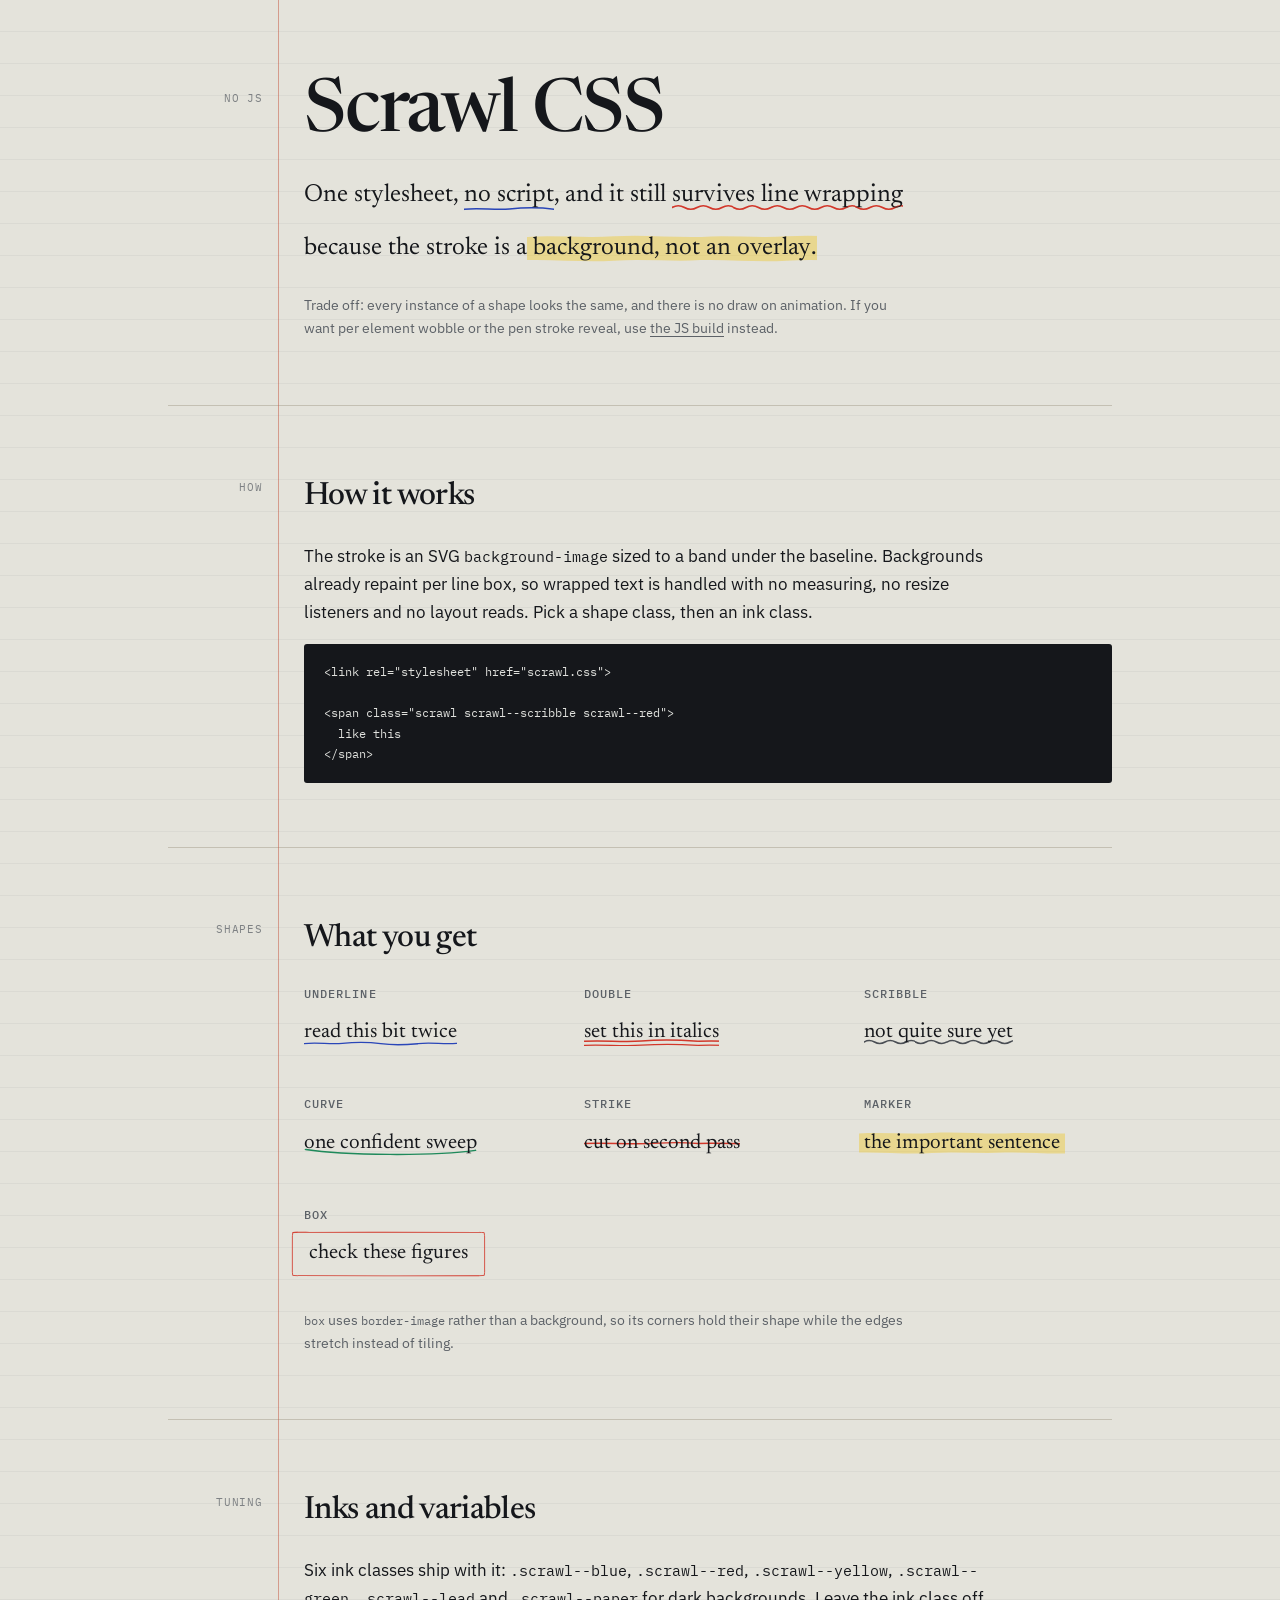
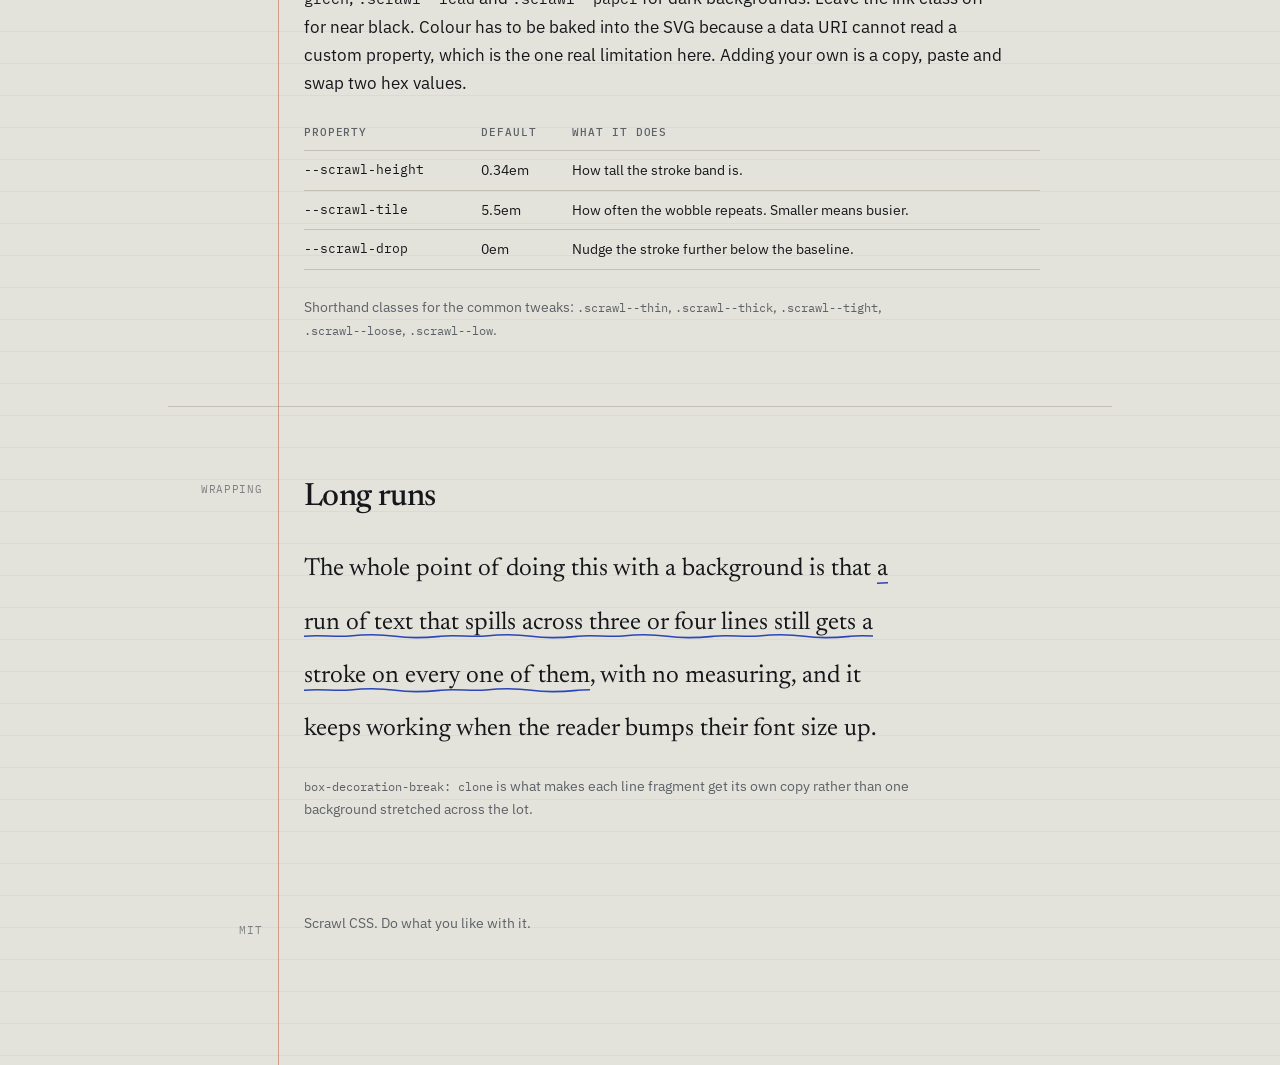
==== css-only.html @ 737a88b0 "Initial commit" ====
<!doctype html>
<html lang="en-AU">
<head>
<meta charset="utf-8">
<meta name="viewport" content="width=device-width, initial-scale=1">
<title>Scrawl CSS — hand drawn annotations with no JavaScript</title>
<meta name="description" content="Masked background strokes that give you a hand drawn underline, scribble or highlighter with no script at all.">
<link rel="preconnect" href="https://fonts.googleapis.com">
<link rel="preconnect" href="https://fonts.gstatic.com" crossorigin>
<link href="https://fonts.googleapis.com/css2?family=Newsreader:opsz,wght@6..72,400;6..72,500&family=IBM+Plex+Mono:wght@400;500&family=IBM+Plex+Sans:wght@400;500&display=swap" rel="stylesheet">
<link rel="stylesheet" href="scrawl.css">
<style>
  :root {
    --paper: #e4e3db; --paper-deep: #d7d5ca; --ink: #15171b;
    --ink-soft: #5c6167; --rule: #c4c0b3; --margin-red: #c4553f;
    --serif: "Newsreader", Georgia, serif;
    --sans: "IBM Plex Sans", system-ui, sans-serif;
    --mono: "IBM Plex Mono", ui-monospace, monospace;
    --gutter: 8.5rem;
  }
  * { box-sizing: border-box; }
  body {
    margin: 0; background: var(--paper); color: var(--ink);
    font-family: var(--sans); font-size: 17px; line-height: 1.65;
    background-image: repeating-linear-gradient(to bottom, transparent 0, transparent 31px,
      rgba(94,99,106,.07) 31px, rgba(94,99,106,.07) 32px);
  }
  .sheet { max-width: 62rem; margin: 0 auto; padding: 0 1.5rem 7rem; position: relative; }
  .sheet::before {
    content: ""; position: absolute; top: 0; bottom: 0;
    left: calc(1.5rem + var(--gutter) - 1.6rem);
    width: 1px; background: var(--margin-red); opacity: .5;
  }
  .row { padding-left: var(--gutter); position: relative; }
  .mark {
    position: absolute; left: 0; width: calc(var(--gutter) - 2.6rem); text-align: right;
    font-family: var(--mono); font-size: .69rem; letter-spacing: .06em; text-transform: uppercase;
    color: var(--ink-soft); opacity: .75; padding-top: .55rem;
  }
  h1 { font-family: var(--serif); font-weight: 500; font-size: clamp(2.8rem, 9vw, 4.6rem);
       line-height: .95; letter-spacing: -.03em; margin: 0 0 1.2rem; }
  h2 { font-family: var(--serif); font-weight: 500; font-size: clamp(1.5rem, 3.4vw, 2rem);
       letter-spacing: -.02em; margin: 0 0 1.2rem; }
  h3 { font-family: var(--mono); font-weight: 500; font-size: .74rem; letter-spacing: .09em;
       text-transform: uppercase; color: var(--ink-soft); margin: 0 0 .5rem; }
  p { margin: 0 0 1.15rem; max-width: 44rem; }
  a { color: inherit; text-underline-offset: .18em; }
  code { font-family: var(--mono); font-size: .88em; }
  section { padding-top: 4rem; }
  hr { border: 0; border-top: 1px solid var(--rule); margin: 4rem 0 0; }
  header { padding-top: 5rem; }
  .fine { font-size: .88rem; color: var(--ink-soft); max-width: 38rem; }
  .demo { font-family: var(--serif); font-size: clamp(1.2rem, 2.7vw, 1.55rem); line-height: 2.15; max-width: 38rem; }
  .grid { display: grid; grid-template-columns: repeat(auto-fill, minmax(15rem, 1fr)); gap: 2.4rem 2rem; }
  .card p { font-family: var(--serif); font-size: 1.3rem; line-height: 2.15; margin: .3rem 0 0; }
  pre { font-family: var(--mono); font-size: .76rem; line-height: 1.7; background: var(--ink);
        color: #dfe0dc; padding: 1.1rem 1.25rem; border-radius: 3px; overflow-x: auto; margin: 1rem 0 0; }
  table { border-collapse: collapse; width: 100%; max-width: 46rem; font-size: .87rem; }
  th, td { text-align: left; padding: .5rem .8rem .5rem 0; border-bottom: 1px solid var(--rule); vertical-align: top; }
  th { font-family: var(--mono); font-size: .7rem; letter-spacing: .08em; text-transform: uppercase;
       color: var(--ink-soft); font-weight: 500; }
  td:first-child { font-family: var(--mono); font-size: .8rem; white-space: nowrap; }
  footer { padding-top: 4.5rem; font-size: .85rem; color: var(--ink-soft); }
  :focus-visible { outline: 2px solid var(--margin-red); outline-offset: 2px; }
  @media (max-width: 60rem) {
    :root { --gutter: 0rem; }
    .sheet::before { display: none; }
    .mark { position: static; width: auto; text-align: left; padding: 0 0 .5rem; }
  }
</style>
</head>
<body>
<div class="sheet">

  <header class="row">
    <div class="mark">no js</div>
    <h1>Scrawl CSS</h1>
    <p class="demo">
      One stylesheet, <span class="scrawl scrawl--underline scrawl--blue">no script</span>,
      and it still <span class="scrawl scrawl--scribble scrawl--red">survives line wrapping</span>
      because the stroke is a <span class="scrawl scrawl--marker scrawl--yellow">background, not an overlay</span>.
    </p>
    <p class="fine">
      Trade off: every instance of a shape looks the same, and there is no draw on animation.
      If you want per element wobble or the pen stroke reveal, use
      <a href="index.html">the JS build</a> instead.
    </p>
  </header>

  <hr>

  <section class="row">
    <div class="mark">how</div>
    <h2>How it works</h2>
    <p>
      The stroke is an SVG <code>background-image</code> sized to a band under the baseline. Backgrounds
      already repaint per line box, so wrapped text is handled with no measuring, no resize listeners and
      no layout reads. Pick a shape class, then an ink class.
    </p>
<pre>&lt;link rel="stylesheet" href="scrawl.css"&gt;

&lt;span class="scrawl scrawl--scribble scrawl--red"&gt;
  like this
&lt;/span&gt;</pre>
  </section>

  <hr>

  <section class="row">
    <div class="mark">shapes</div>
    <h2>What you get</h2>
    <div class="grid">
      <div class="card"><h3>underline</h3><p><span class="scrawl scrawl--underline scrawl--blue">read this bit twice</span></p></div>
      <div class="card"><h3>double</h3><p><span class="scrawl scrawl--double scrawl--red">set this in italics</span></p></div>
      <div class="card"><h3>scribble</h3><p><span class="scrawl scrawl--scribble scrawl--lead">not quite sure yet</span></p></div>
      <div class="card"><h3>curve</h3><p><span class="scrawl scrawl--curve scrawl--green">one confident sweep</span></p></div>
      <div class="card"><h3>strike</h3><p><span class="scrawl scrawl--strike scrawl--red">cut on second pass</span></p></div>
      <div class="card"><h3>marker</h3><p><span class="scrawl scrawl--marker scrawl--yellow">the important sentence</span></p></div>
      <div class="card"><h3>box</h3><p><span class="scrawl scrawl--box scrawl--red">check these figures</span></p></div>
    </div>
    <p class="fine" style="margin-top:2rem">
      <code>box</code> uses <code>border-image</code> rather than a background, so its corners hold their
      shape while the edges stretch instead of tiling.
    </p>
  </section>

  <hr>

  <section class="row">
    <div class="mark">tuning</div>
    <h2>Inks and variables</h2>
    <p>Six ink classes ship with it: <code>.scrawl--blue</code>, <code>.scrawl--red</code>,
    <code>.scrawl--yellow</code>, <code>.scrawl--green</code>, <code>.scrawl--lead</code> and
    <code>.scrawl--paper</code> for dark backgrounds. Leave the ink class off for near black. Colour has to
    be baked into the SVG because a data URI cannot read a custom property, which is the one real
    limitation here. Adding your own is a copy, paste and swap two hex values.</p>
    <table>
      <thead><tr><th>Property</th><th>Default</th><th>What it does</th></tr></thead>
      <tbody>
        <tr><td>--scrawl-height</td><td>0.34em</td><td>How tall the stroke band is.</td></tr>
        <tr><td>--scrawl-tile</td><td>5.5em</td><td>How often the wobble repeats. Smaller means busier.</td></tr>
        <tr><td>--scrawl-drop</td><td>0em</td><td>Nudge the stroke further below the baseline.</td></tr>
      </tbody>
    </table>
    <p class="fine" style="margin-top:1.6rem">
      Shorthand classes for the common tweaks: <code>.scrawl--thin</code>, <code>.scrawl--thick</code>,
      <code>.scrawl--tight</code>, <code>.scrawl--loose</code>, <code>.scrawl--low</code>.
    </p>
  </section>

  <hr>

  <section class="row">
    <div class="mark">wrapping</div>
    <h2>Long runs</h2>
    <p class="demo">
      The whole point of doing this with a background is that
      <span class="scrawl scrawl--underline scrawl--blue">a run of text that spills across three or four lines still gets a stroke on every one of them</span>,
      with no measuring, and it keeps working when the reader bumps their font size up.
    </p>
    <p class="fine">
      <code>box-decoration-break: clone</code> is what makes each line fragment get its own copy rather than
      one background stretched across the lot.
    </p>
  </section>

  <footer class="row">
    <div class="mark">MIT</div>
    <p>Scrawl CSS. Do what you like with it.</p>
  </footer>

</div>
</body>
</html>
---- scrawl.css ----
/*!
 * Scrawl CSS v0.1.0
 * Hand drawn annotation strokes with no JavaScript at all.
 * MIT licence.
 *
 * The stroke is a background image, so it repaints per line box for free and
 * wrapped text needs no measuring. Pick a shape class, then an ink class:
 *
 *   <span class="scrawl scrawl--scribble scrawl--red">like this</span>
 *
 * Ink has to be baked into the SVG because a data URI cannot read a CSS
 * variable, hence the ink classes. To add your own, see the note at the
 * bottom of this file. If you want per element wobble, a draw on animation
 * or arbitrary runtime colours, use scrawl.js instead.
 */

.scrawl {
  --scrawl-tile: 5.5em;    /* how often the wobble repeats */
  --scrawl-height: 0.34em; /* how tall the stroke band is */
  --scrawl-drop: 0em;      /* nudge the stroke further below the baseline */

  background-repeat: repeat-x;
  background-size: var(--scrawl-tile) var(--scrawl-height);
  background-position: 0 calc(100% - var(--scrawl-drop));
  padding-bottom: 0.16em;

  -webkit-box-decoration-break: clone;
  box-decoration-break: clone;
}


/* A single wavering rule, the workhorse. */
.scrawl--underline {
  --scrawl-tile: 5.5em;
  --scrawl-height: 0.34em;
}

/* Two rules, the proofreader's mark for setting something in italics. */
.scrawl--double {
  --scrawl-tile: 5.5em;
  --scrawl-height: 0.42em;
}

/* Zigzag. Drop --scrawl-tile for a tighter, more frantic scribble. */
.scrawl--scribble {
  --scrawl-tile: 4em;
  --scrawl-height: 0.38em;
}

/* Struck through the middle rather than underlined. */
.scrawl--strike {
  padding-bottom: 0;
  background-position: 0 54%;
}

/* One long sweep that stretches to fit rather than tiling, so keep it on runs that will not wrap. */
.scrawl--curve {
  --scrawl-height: 0.5em;
  background-repeat: no-repeat;
  background-size: 100% var(--scrawl-height);
}

/* Highlighter, baked at 42% opacity so it does not bury the text. */
.scrawl--marker {
  --scrawl-tile: 7em;
  padding: 0.08em 0.26em;
  margin: 0 -0.26em;
  background-size: var(--scrawl-tile) 100%;
  background-position: 0 0;
}

/* Uses border-image, so the corners hold their shape while the edges stretch. */
.scrawl--box {
  background: none;
  padding: 0.2em 0.45em;
  margin: 0 -0.45em;
  border: 0.26em solid transparent;
  border-image-slice: 20;
  border-image-width: 0.4em;
  border-image-outset: 0.2em;
  border-image-repeat: stretch;
}

/* ---------------------------------------------------------------- inks */

.scrawl--underline { background-image: url("data:image/svg+xml,<svg xmlns='http://www.w3.org/2000/svg' viewBox='0 0 120 12' preserveAspectRatio='none'><path d='M0 8 C13 5 27 9.6 40 7.4 S67 5 80 8 S107 10.2 120 8' fill='none' stroke='%2315171b' stroke-width='2.4' stroke-linecap='round'/></svg>"); }
.scrawl--underline.scrawl--blue { background-image: url("data:image/svg+xml,<svg xmlns='http://www.w3.org/2000/svg' viewBox='0 0 120 12' preserveAspectRatio='none'><path d='M0 8 C13 5 27 9.6 40 7.4 S67 5 80 8 S107 10.2 120 8' fill='none' stroke='%232a46b8' stroke-width='2.4' stroke-linecap='round'/></svg>"); }
.scrawl--underline.scrawl--red { background-image: url("data:image/svg+xml,<svg xmlns='http://www.w3.org/2000/svg' viewBox='0 0 120 12' preserveAspectRatio='none'><path d='M0 8 C13 5 27 9.6 40 7.4 S67 5 80 8 S107 10.2 120 8' fill='none' stroke='%23d2372a' stroke-width='2.4' stroke-linecap='round'/></svg>"); }
.scrawl--underline.scrawl--yellow { background-image: url("data:image/svg+xml,<svg xmlns='http://www.w3.org/2000/svg' viewBox='0 0 120 12' preserveAspectRatio='none'><path d='M0 8 C13 5 27 9.6 40 7.4 S67 5 80 8 S107 10.2 120 8' fill='none' stroke='%23efc627' stroke-width='2.4' stroke-linecap='round'/></svg>"); }
.scrawl--underline.scrawl--green { background-image: url("data:image/svg+xml,<svg xmlns='http://www.w3.org/2000/svg' viewBox='0 0 120 12' preserveAspectRatio='none'><path d='M0 8 C13 5 27 9.6 40 7.4 S67 5 80 8 S107 10.2 120 8' fill='none' stroke='%231f8a5b' stroke-width='2.4' stroke-linecap='round'/></svg>"); }
.scrawl--underline.scrawl--lead { background-image: url("data:image/svg+xml,<svg xmlns='http://www.w3.org/2000/svg' viewBox='0 0 120 12' preserveAspectRatio='none'><path d='M0 8 C13 5 27 9.6 40 7.4 S67 5 80 8 S107 10.2 120 8' fill='none' stroke='%234a4e54' stroke-width='2.4' stroke-linecap='round'/></svg>"); }
.scrawl--underline.scrawl--paper { background-image: url("data:image/svg+xml,<svg xmlns='http://www.w3.org/2000/svg' viewBox='0 0 120 12' preserveAspectRatio='none'><path d='M0 8 C13 5 27 9.6 40 7.4 S67 5 80 8 S107 10.2 120 8' fill='none' stroke='%23ffffff' stroke-width='2.4' stroke-linecap='round'/></svg>"); }

.scrawl--double { background-image: url("data:image/svg+xml,<svg xmlns='http://www.w3.org/2000/svg' viewBox='0 0 120 12' preserveAspectRatio='none'><path d='M0 4.4 C20 2.6 40 6 60 4 S100 2.6 120 4.4' fill='none' stroke='%2315171b' stroke-width='1.9'/><path d='M0 9.8 C20 8.4 40 11.4 60 9.6 S100 8.2 120 9.8' fill='none' stroke='%2315171b' stroke-width='1.6'/></svg>"); }
.scrawl--double.scrawl--blue { background-image: url("data:image/svg+xml,<svg xmlns='http://www.w3.org/2000/svg' viewBox='0 0 120 12' preserveAspectRatio='none'><path d='M0 4.4 C20 2.6 40 6 60 4 S100 2.6 120 4.4' fill='none' stroke='%232a46b8' stroke-width='1.9'/><path d='M0 9.8 C20 8.4 40 11.4 60 9.6 S100 8.2 120 9.8' fill='none' stroke='%232a46b8' stroke-width='1.6'/></svg>"); }
.scrawl--double.scrawl--red { background-image: url("data:image/svg+xml,<svg xmlns='http://www.w3.org/2000/svg' viewBox='0 0 120 12' preserveAspectRatio='none'><path d='M0 4.4 C20 2.6 40 6 60 4 S100 2.6 120 4.4' fill='none' stroke='%23d2372a' stroke-width='1.9'/><path d='M0 9.8 C20 8.4 40 11.4 60 9.6 S100 8.2 120 9.8' fill='none' stroke='%23d2372a' stroke-width='1.6'/></svg>"); }
.scrawl--double.scrawl--yellow { background-image: url("data:image/svg+xml,<svg xmlns='http://www.w3.org/2000/svg' viewBox='0 0 120 12' preserveAspectRatio='none'><path d='M0 4.4 C20 2.6 40 6 60 4 S100 2.6 120 4.4' fill='none' stroke='%23efc627' stroke-width='1.9'/><path d='M0 9.8 C20 8.4 40 11.4 60 9.6 S100 8.2 120 9.8' fill='none' stroke='%23efc627' stroke-width='1.6'/></svg>"); }
.scrawl--double.scrawl--green { background-image: url("data:image/svg+xml,<svg xmlns='http://www.w3.org/2000/svg' viewBox='0 0 120 12' preserveAspectRatio='none'><path d='M0 4.4 C20 2.6 40 6 60 4 S100 2.6 120 4.4' fill='none' stroke='%231f8a5b' stroke-width='1.9'/><path d='M0 9.8 C20 8.4 40 11.4 60 9.6 S100 8.2 120 9.8' fill='none' stroke='%231f8a5b' stroke-width='1.6'/></svg>"); }
.scrawl--double.scrawl--lead { background-image: url("data:image/svg+xml,<svg xmlns='http://www.w3.org/2000/svg' viewBox='0 0 120 12' preserveAspectRatio='none'><path d='M0 4.4 C20 2.6 40 6 60 4 S100 2.6 120 4.4' fill='none' stroke='%234a4e54' stroke-width='1.9'/><path d='M0 9.8 C20 8.4 40 11.4 60 9.6 S100 8.2 120 9.8' fill='none' stroke='%234a4e54' stroke-width='1.6'/></svg>"); }
.scrawl--double.scrawl--paper { background-image: url("data:image/svg+xml,<svg xmlns='http://www.w3.org/2000/svg' viewBox='0 0 120 12' preserveAspectRatio='none'><path d='M0 4.4 C20 2.6 40 6 60 4 S100 2.6 120 4.4' fill='none' stroke='%23ffffff' stroke-width='1.9'/><path d='M0 9.8 C20 8.4 40 11.4 60 9.6 S100 8.2 120 9.8' fill='none' stroke='%23ffffff' stroke-width='1.6'/></svg>"); }

.scrawl--scribble { background-image: url("data:image/svg+xml,<svg xmlns='http://www.w3.org/2000/svg' viewBox='0 0 120 12' preserveAspectRatio='none'><path d='M0 6 Q7.5 1.4 15 6 T30 6 T45 6 T60 6 T75 6 T90 6 T105 6 T120 6' fill='none' stroke='%2315171b' stroke-width='2.2' stroke-linecap='round'/></svg>"); }
.scrawl--scribble.scrawl--blue { background-image: url("data:image/svg+xml,<svg xmlns='http://www.w3.org/2000/svg' viewBox='0 0 120 12' preserveAspectRatio='none'><path d='M0 6 Q7.5 1.4 15 6 T30 6 T45 6 T60 6 T75 6 T90 6 T105 6 T120 6' fill='none' stroke='%232a46b8' stroke-width='2.2' stroke-linecap='round'/></svg>"); }
.scrawl--scribble.scrawl--red { background-image: url("data:image/svg+xml,<svg xmlns='http://www.w3.org/2000/svg' viewBox='0 0 120 12' preserveAspectRatio='none'><path d='M0 6 Q7.5 1.4 15 6 T30 6 T45 6 T60 6 T75 6 T90 6 T105 6 T120 6' fill='none' stroke='%23d2372a' stroke-width='2.2' stroke-linecap='round'/></svg>"); }
.scrawl--scribble.scrawl--yellow { background-image: url("data:image/svg+xml,<svg xmlns='http://www.w3.org/2000/svg' viewBox='0 0 120 12' preserveAspectRatio='none'><path d='M0 6 Q7.5 1.4 15 6 T30 6 T45 6 T60 6 T75 6 T90 6 T105 6 T120 6' fill='none' stroke='%23efc627' stroke-width='2.2' stroke-linecap='round'/></svg>"); }
.scrawl--scribble.scrawl--green { background-image: url("data:image/svg+xml,<svg xmlns='http://www.w3.org/2000/svg' viewBox='0 0 120 12' preserveAspectRatio='none'><path d='M0 6 Q7.5 1.4 15 6 T30 6 T45 6 T60 6 T75 6 T90 6 T105 6 T120 6' fill='none' stroke='%231f8a5b' stroke-width='2.2' stroke-linecap='round'/></svg>"); }
.scrawl--scribble.scrawl--lead { background-image: url("data:image/svg+xml,<svg xmlns='http://www.w3.org/2000/svg' viewBox='0 0 120 12' preserveAspectRatio='none'><path d='M0 6 Q7.5 1.4 15 6 T30 6 T45 6 T60 6 T75 6 T90 6 T105 6 T120 6' fill='none' stroke='%234a4e54' stroke-width='2.2' stroke-linecap='round'/></svg>"); }
.scrawl--scribble.scrawl--paper { background-image: url("data:image/svg+xml,<svg xmlns='http://www.w3.org/2000/svg' viewBox='0 0 120 12' preserveAspectRatio='none'><path d='M0 6 Q7.5 1.4 15 6 T30 6 T45 6 T60 6 T75 6 T90 6 T105 6 T120 6' fill='none' stroke='%23ffffff' stroke-width='2.2' stroke-linecap='round'/></svg>"); }

.scrawl--strike { background-image: url("data:image/svg+xml,<svg xmlns='http://www.w3.org/2000/svg' viewBox='0 0 120 12' preserveAspectRatio='none'><path d='M0 6 C24 4.2 48 8 72 5.8 S104 4.4 120 6' fill='none' stroke='%2315171b' stroke-width='2.4' stroke-linecap='round'/></svg>"); }
.scrawl--strike.scrawl--blue { background-image: url("data:image/svg+xml,<svg xmlns='http://www.w3.org/2000/svg' viewBox='0 0 120 12' preserveAspectRatio='none'><path d='M0 6 C24 4.2 48 8 72 5.8 S104 4.4 120 6' fill='none' stroke='%232a46b8' stroke-width='2.4' stroke-linecap='round'/></svg>"); }
.scrawl--strike.scrawl--red { background-image: url("data:image/svg+xml,<svg xmlns='http://www.w3.org/2000/svg' viewBox='0 0 120 12' preserveAspectRatio='none'><path d='M0 6 C24 4.2 48 8 72 5.8 S104 4.4 120 6' fill='none' stroke='%23d2372a' stroke-width='2.4' stroke-linecap='round'/></svg>"); }
.scrawl--strike.scrawl--yellow { background-image: url("data:image/svg+xml,<svg xmlns='http://www.w3.org/2000/svg' viewBox='0 0 120 12' preserveAspectRatio='none'><path d='M0 6 C24 4.2 48 8 72 5.8 S104 4.4 120 6' fill='none' stroke='%23efc627' stroke-width='2.4' stroke-linecap='round'/></svg>"); }
.scrawl--strike.scrawl--green { background-image: url("data:image/svg+xml,<svg xmlns='http://www.w3.org/2000/svg' viewBox='0 0 120 12' preserveAspectRatio='none'><path d='M0 6 C24 4.2 48 8 72 5.8 S104 4.4 120 6' fill='none' stroke='%231f8a5b' stroke-width='2.4' stroke-linecap='round'/></svg>"); }
.scrawl--strike.scrawl--lead { background-image: url("data:image/svg+xml,<svg xmlns='http://www.w3.org/2000/svg' viewBox='0 0 120 12' preserveAspectRatio='none'><path d='M0 6 C24 4.2 48 8 72 5.8 S104 4.4 120 6' fill='none' stroke='%234a4e54' stroke-width='2.4' stroke-linecap='round'/></svg>"); }
.scrawl--strike.scrawl--paper { background-image: url("data:image/svg+xml,<svg xmlns='http://www.w3.org/2000/svg' viewBox='0 0 120 12' preserveAspectRatio='none'><path d='M0 6 C24 4.2 48 8 72 5.8 S104 4.4 120 6' fill='none' stroke='%23ffffff' stroke-width='2.4' stroke-linecap='round'/></svg>"); }

.scrawl--curve { background-image: url("data:image/svg+xml,<svg xmlns='http://www.w3.org/2000/svg' viewBox='0 0 200 18' preserveAspectRatio='none'><path d='M2 4.5 C46 15.5 152 16.5 198 6' fill='none' stroke='%2315171b' stroke-width='2.6' stroke-linecap='round'/></svg>"); }
.scrawl--curve.scrawl--blue { background-image: url("data:image/svg+xml,<svg xmlns='http://www.w3.org/2000/svg' viewBox='0 0 200 18' preserveAspectRatio='none'><path d='M2 4.5 C46 15.5 152 16.5 198 6' fill='none' stroke='%232a46b8' stroke-width='2.6' stroke-linecap='round'/></svg>"); }
.scrawl--curve.scrawl--red { background-image: url("data:image/svg+xml,<svg xmlns='http://www.w3.org/2000/svg' viewBox='0 0 200 18' preserveAspectRatio='none'><path d='M2 4.5 C46 15.5 152 16.5 198 6' fill='none' stroke='%23d2372a' stroke-width='2.6' stroke-linecap='round'/></svg>"); }
.scrawl--curve.scrawl--yellow { background-image: url("data:image/svg+xml,<svg xmlns='http://www.w3.org/2000/svg' viewBox='0 0 200 18' preserveAspectRatio='none'><path d='M2 4.5 C46 15.5 152 16.5 198 6' fill='none' stroke='%23efc627' stroke-width='2.6' stroke-linecap='round'/></svg>"); }
.scrawl--curve.scrawl--green { background-image: url("data:image/svg+xml,<svg xmlns='http://www.w3.org/2000/svg' viewBox='0 0 200 18' preserveAspectRatio='none'><path d='M2 4.5 C46 15.5 152 16.5 198 6' fill='none' stroke='%231f8a5b' stroke-width='2.6' stroke-linecap='round'/></svg>"); }
.scrawl--curve.scrawl--lead { background-image: url("data:image/svg+xml,<svg xmlns='http://www.w3.org/2000/svg' viewBox='0 0 200 18' preserveAspectRatio='none'><path d='M2 4.5 C46 15.5 152 16.5 198 6' fill='none' stroke='%234a4e54' stroke-width='2.6' stroke-linecap='round'/></svg>"); }
.scrawl--curve.scrawl--paper { background-image: url("data:image/svg+xml,<svg xmlns='http://www.w3.org/2000/svg' viewBox='0 0 200 18' preserveAspectRatio='none'><path d='M2 4.5 C46 15.5 152 16.5 198 6' fill='none' stroke='%23ffffff' stroke-width='2.6' stroke-linecap='round'/></svg>"); }

.scrawl--marker { background-image: url("data:image/svg+xml,<svg xmlns='http://www.w3.org/2000/svg' viewBox='0 0 120 40' preserveAspectRatio='none'><path d='M0 4 C20 1.5 40 6 60 3.2 C80 0.6 100 5 120 4 L120 36 C100 38.4 80 34 60 36.8 C40 39.4 20 35 0 36 Z' fill='%2315171b' fill-opacity='0.42'/></svg>"); }
.scrawl--marker.scrawl--blue { background-image: url("data:image/svg+xml,<svg xmlns='http://www.w3.org/2000/svg' viewBox='0 0 120 40' preserveAspectRatio='none'><path d='M0 4 C20 1.5 40 6 60 3.2 C80 0.6 100 5 120 4 L120 36 C100 38.4 80 34 60 36.8 C40 39.4 20 35 0 36 Z' fill='%232a46b8' fill-opacity='0.42'/></svg>"); }
.scrawl--marker.scrawl--red { background-image: url("data:image/svg+xml,<svg xmlns='http://www.w3.org/2000/svg' viewBox='0 0 120 40' preserveAspectRatio='none'><path d='M0 4 C20 1.5 40 6 60 3.2 C80 0.6 100 5 120 4 L120 36 C100 38.4 80 34 60 36.8 C40 39.4 20 35 0 36 Z' fill='%23d2372a' fill-opacity='0.42'/></svg>"); }
.scrawl--marker.scrawl--yellow { background-image: url("data:image/svg+xml,<svg xmlns='http://www.w3.org/2000/svg' viewBox='0 0 120 40' preserveAspectRatio='none'><path d='M0 4 C20 1.5 40 6 60 3.2 C80 0.6 100 5 120 4 L120 36 C100 38.4 80 34 60 36.8 C40 39.4 20 35 0 36 Z' fill='%23efc627' fill-opacity='0.42'/></svg>"); }
.scrawl--marker.scrawl--green { background-image: url("data:image/svg+xml,<svg xmlns='http://www.w3.org/2000/svg' viewBox='0 0 120 40' preserveAspectRatio='none'><path d='M0 4 C20 1.5 40 6 60 3.2 C80 0.6 100 5 120 4 L120 36 C100 38.4 80 34 60 36.8 C40 39.4 20 35 0 36 Z' fill='%231f8a5b' fill-opacity='0.42'/></svg>"); }
.scrawl--marker.scrawl--lead { background-image: url("data:image/svg+xml,<svg xmlns='http://www.w3.org/2000/svg' viewBox='0 0 120 40' preserveAspectRatio='none'><path d='M0 4 C20 1.5 40 6 60 3.2 C80 0.6 100 5 120 4 L120 36 C100 38.4 80 34 60 36.8 C40 39.4 20 35 0 36 Z' fill='%234a4e54' fill-opacity='0.42'/></svg>"); }
.scrawl--marker.scrawl--paper { background-image: url("data:image/svg+xml,<svg xmlns='http://www.w3.org/2000/svg' viewBox='0 0 120 40' preserveAspectRatio='none'><path d='M0 4 C20 1.5 40 6 60 3.2 C80 0.6 100 5 120 4 L120 36 C100 38.4 80 34 60 36.8 C40 39.4 20 35 0 36 Z' fill='%23ffffff' fill-opacity='0.42'/></svg>"); }

.scrawl--box { border-image-source: url("data:image/svg+xml,<svg xmlns='http://www.w3.org/2000/svg' viewBox='0 0 90 60'><path d='M9 8.5 C26 6.4 62 7.2 81.5 8.2 C83.4 18 83.8 42 81.8 51.5 C61 53.6 27 53 8.6 51.6 C6.6 41 6.8 18.6 8.8 8.2 C13 6.8 20 6.6 27 6.9' fill='none' stroke='%2315171b' stroke-width='2.6' stroke-linecap='round' stroke-linejoin='round'/></svg>"); }
.scrawl--box.scrawl--blue { border-image-source: url("data:image/svg+xml,<svg xmlns='http://www.w3.org/2000/svg' viewBox='0 0 90 60'><path d='M9 8.5 C26 6.4 62 7.2 81.5 8.2 C83.4 18 83.8 42 81.8 51.5 C61 53.6 27 53 8.6 51.6 C6.6 41 6.8 18.6 8.8 8.2 C13 6.8 20 6.6 27 6.9' fill='none' stroke='%232a46b8' stroke-width='2.6' stroke-linecap='round' stroke-linejoin='round'/></svg>"); }
.scrawl--box.scrawl--red { border-image-source: url("data:image/svg+xml,<svg xmlns='http://www.w3.org/2000/svg' viewBox='0 0 90 60'><path d='M9 8.5 C26 6.4 62 7.2 81.5 8.2 C83.4 18 83.8 42 81.8 51.5 C61 53.6 27 53 8.6 51.6 C6.6 41 6.8 18.6 8.8 8.2 C13 6.8 20 6.6 27 6.9' fill='none' stroke='%23d2372a' stroke-width='2.6' stroke-linecap='round' stroke-linejoin='round'/></svg>"); }
.scrawl--box.scrawl--yellow { border-image-source: url("data:image/svg+xml,<svg xmlns='http://www.w3.org/2000/svg' viewBox='0 0 90 60'><path d='M9 8.5 C26 6.4 62 7.2 81.5 8.2 C83.4 18 83.8 42 81.8 51.5 C61 53.6 27 53 8.6 51.6 C6.6 41 6.8 18.6 8.8 8.2 C13 6.8 20 6.6 27 6.9' fill='none' stroke='%23efc627' stroke-width='2.6' stroke-linecap='round' stroke-linejoin='round'/></svg>"); }
.scrawl--box.scrawl--green { border-image-source: url("data:image/svg+xml,<svg xmlns='http://www.w3.org/2000/svg' viewBox='0 0 90 60'><path d='M9 8.5 C26 6.4 62 7.2 81.5 8.2 C83.4 18 83.8 42 81.8 51.5 C61 53.6 27 53 8.6 51.6 C6.6 41 6.8 18.6 8.8 8.2 C13 6.8 20 6.6 27 6.9' fill='none' stroke='%231f8a5b' stroke-width='2.6' stroke-linecap='round' stroke-linejoin='round'/></svg>"); }
.scrawl--box.scrawl--lead { border-image-source: url("data:image/svg+xml,<svg xmlns='http://www.w3.org/2000/svg' viewBox='0 0 90 60'><path d='M9 8.5 C26 6.4 62 7.2 81.5 8.2 C83.4 18 83.8 42 81.8 51.5 C61 53.6 27 53 8.6 51.6 C6.6 41 6.8 18.6 8.8 8.2 C13 6.8 20 6.6 27 6.9' fill='none' stroke='%234a4e54' stroke-width='2.6' stroke-linecap='round' stroke-linejoin='round'/></svg>"); }
.scrawl--box.scrawl--paper { border-image-source: url("data:image/svg+xml,<svg xmlns='http://www.w3.org/2000/svg' viewBox='0 0 90 60'><path d='M9 8.5 C26 6.4 62 7.2 81.5 8.2 C83.4 18 83.8 42 81.8 51.5 C61 53.6 27 53 8.6 51.6 C6.6 41 6.8 18.6 8.8 8.2 C13 6.8 20 6.6 27 6.9' fill='none' stroke='%23ffffff' stroke-width='2.6' stroke-linecap='round' stroke-linejoin='round'/></svg>"); }

/* ------------------------------------------------------------- utilities */

.scrawl--thin  { --scrawl-height: 0.24em; }
.scrawl--thick { --scrawl-height: 0.5em; }
.scrawl--tight { --scrawl-tile: 3em; }
.scrawl--loose { --scrawl-tile: 9em; }
.scrawl--low   { --scrawl-drop: -0.08em; }

/* --------------------------------------------------------- your own ink */
/*
   Copy any rule from the ink block above and swap the two hex values, one in
   the stroke attribute and, for the marker, one in fill. Remember that # is
   written %23 inside a data URI:

     .scrawl--underline.scrawl--hot {
       background-image: url("data:image/svg+xml,%3Csvg xmlns='http://www.w3.org/2000/svg' viewBox='0 0 120 12' preserveAspectRatio='none'%3E%3Cpath d='M0 8 C13 5 27 9.6 40 7.4 S67 5 80 8 S107 10.2 120 8' fill='none' stroke='%23ff5722' stroke-width='2.4' stroke-linecap='round'/%3E%3C/svg%3E");
     }
*/
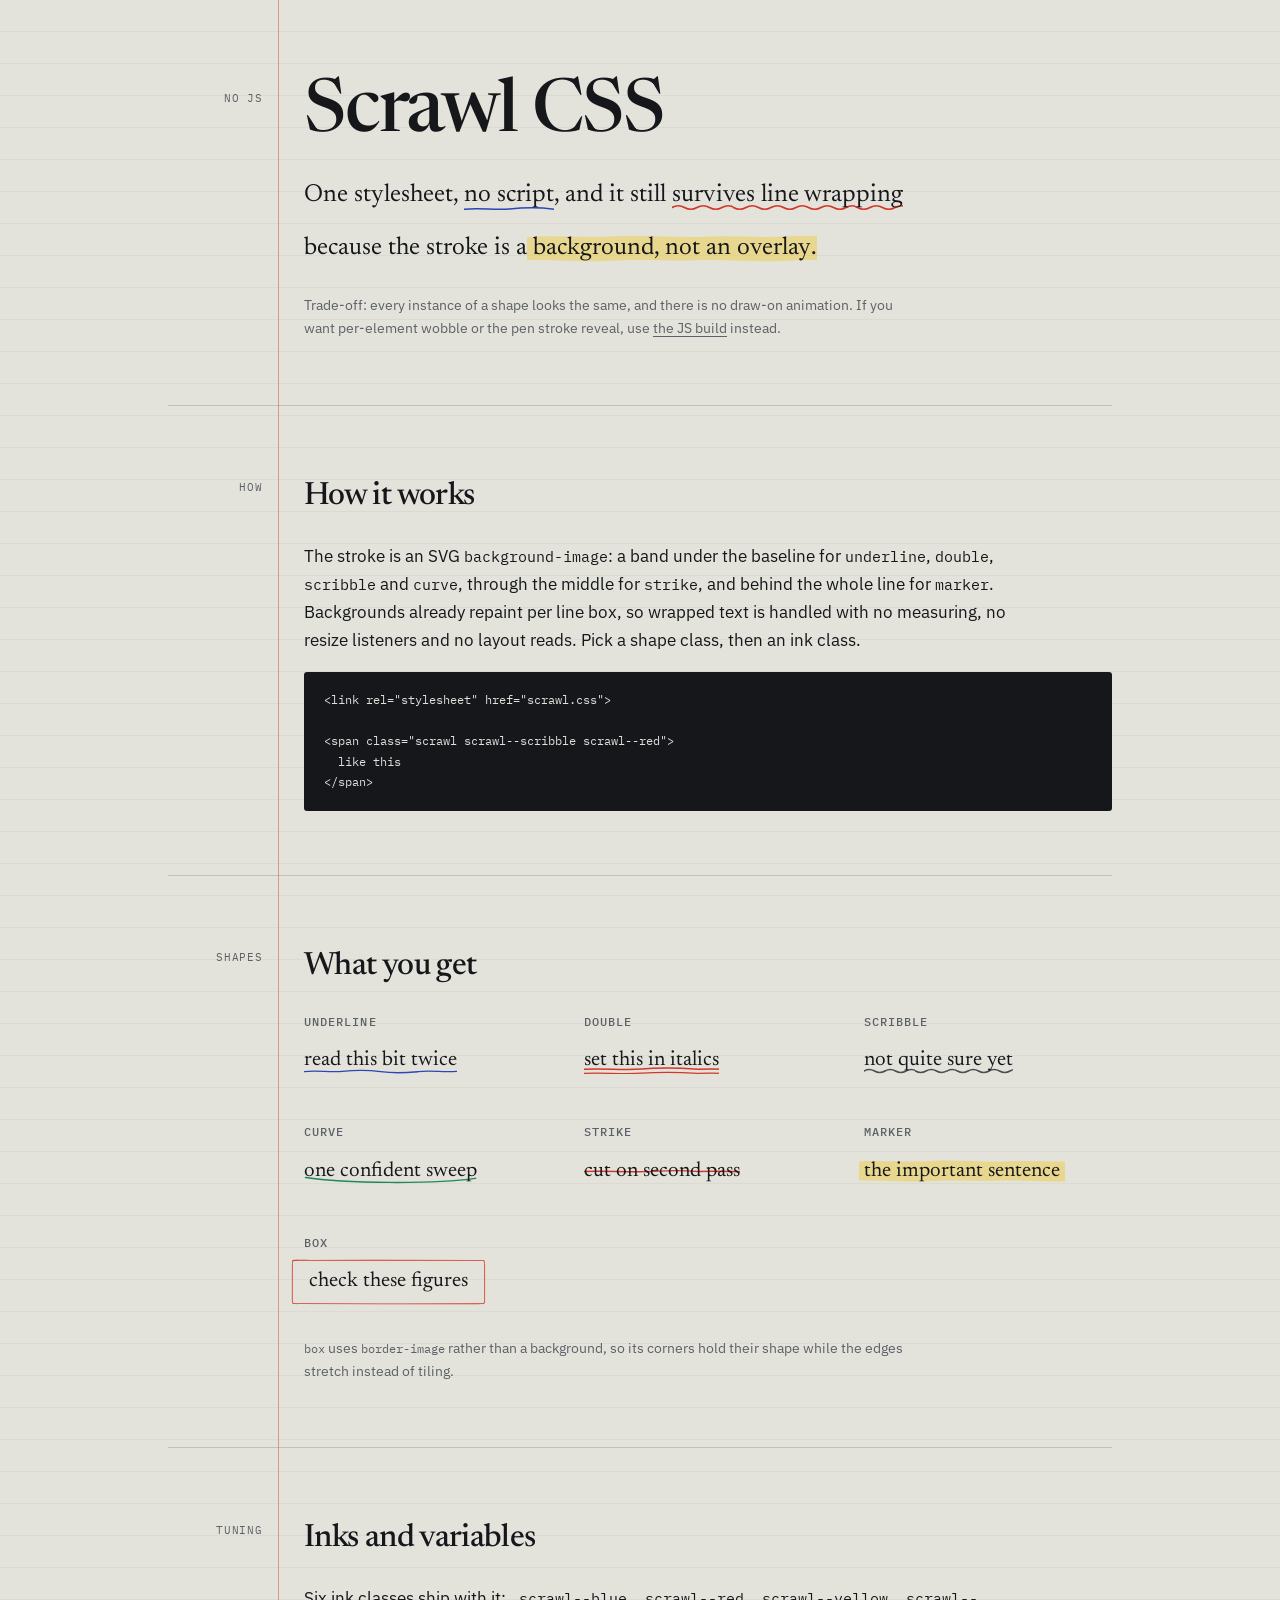
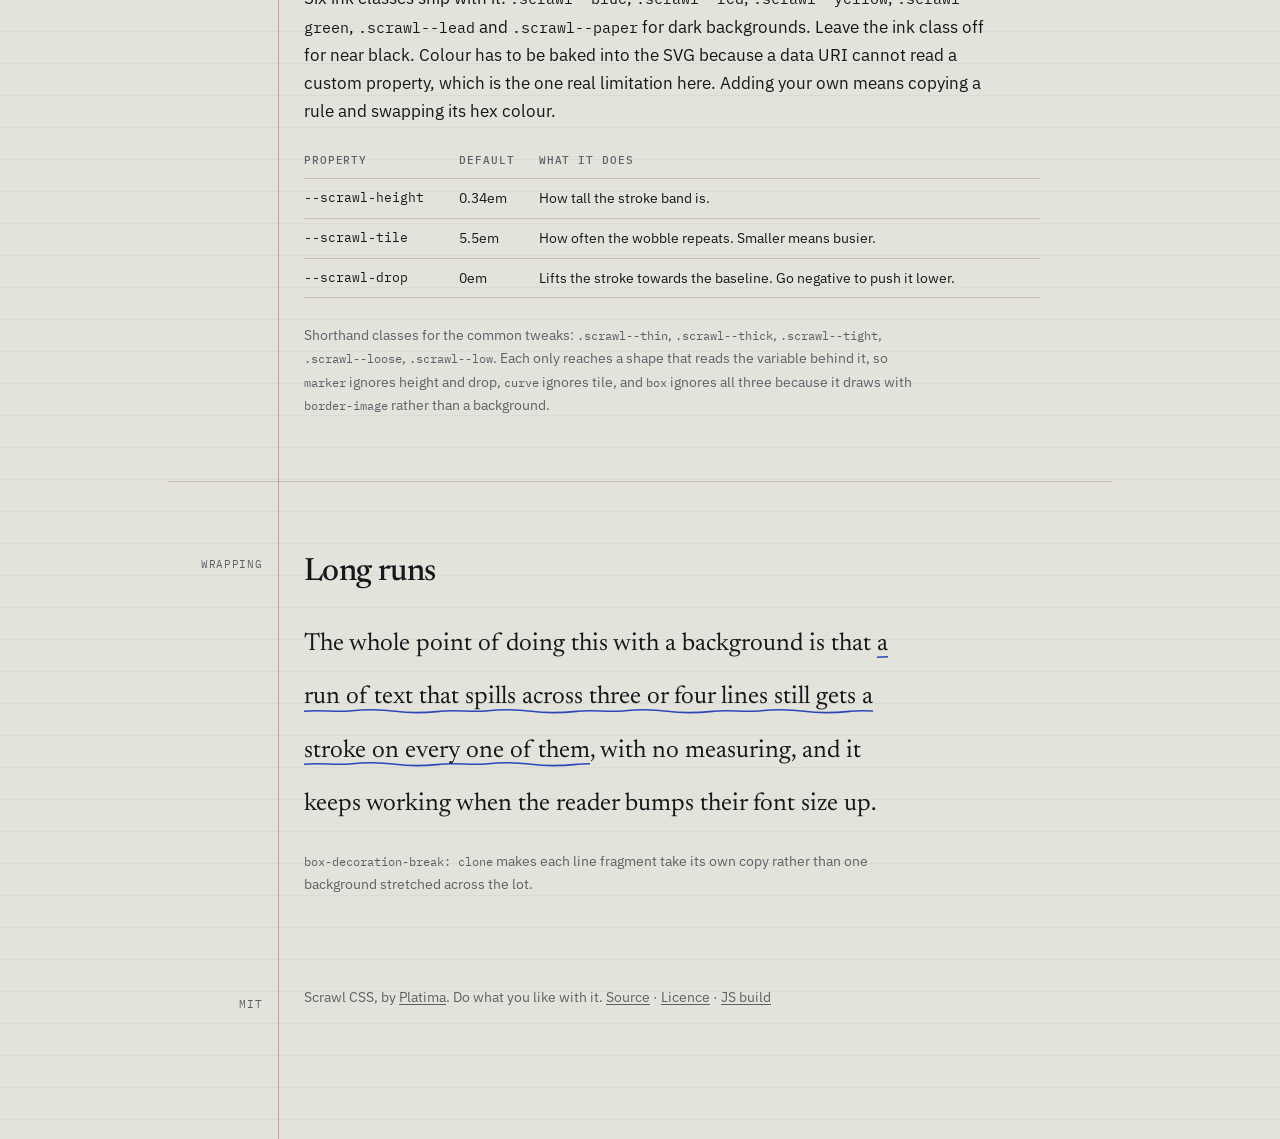
==== commit 3e803919: "Fix reveal, teardown and input handling; correct the docs Lifecycle and correctness:  - refresh() co" ====
--- a/css-only.html
+++ b/css-only.html
@@ -4,7 +4,15 @@
 <meta charset="utf-8">
 <meta name="viewport" content="width=device-width, initial-scale=1">
 <title>Scrawl CSS — hand drawn annotations with no JavaScript</title>
-<meta name="description" content="Masked background strokes that give you a hand drawn underline, scribble or highlighter with no script at all.">
+<meta name="description" content="SVG background strokes that give you a hand drawn underline, scribble or highlighter with no script at all.">
+<link rel="canonical" href="https://platima.github.io/scrawl/css-only.html">
+<meta property="og:type" content="website">
+<meta property="og:url" content="https://platima.github.io/scrawl/css-only.html">
+<meta property="og:title" content="Scrawl CSS — hand drawn annotations with no JavaScript">
+<meta property="og:description" content="SVG background strokes that survive line wrapping with no measuring. One stylesheet, 2.7 KB gzipped.">
+<meta property="og:image" content="https://platima.github.io/scrawl/screenshots/shapes.png">
+<meta name="twitter:card" content="summary_large_image">
+<link rel="icon" href="data:image/svg+xml,<svg xmlns='http://www.w3.org/2000/svg' viewBox='0 0 32 32'><path d='M4 21 C10 17.5 15 24 21 19.5 S27 18 29 21' fill='none' stroke='%232a46b8' stroke-width='4' stroke-linecap='round'/></svg>">
 <link rel="preconnect" href="https://fonts.googleapis.com">
 <link rel="preconnect" href="https://fonts.gstatic.com" crossorigin>
 <link href="https://fonts.googleapis.com/css2?family=Newsreader:opsz,wght@6..72,400;6..72,500&family=IBM+Plex+Mono:wght@400;500&family=IBM+Plex+Sans:wght@400;500&display=swap" rel="stylesheet">
@@ -35,7 +43,7 @@
   .mark {
     position: absolute; left: 0; width: calc(var(--gutter) - 2.6rem); text-align: right;
     font-family: var(--mono); font-size: .69rem; letter-spacing: .06em; text-transform: uppercase;
-    color: var(--ink-soft); opacity: .75; padding-top: .55rem;
+    color: var(--ink-soft); padding-top: .55rem;
   }
   h1 { font-family: var(--serif); font-weight: 500; font-size: clamp(2.8rem, 9vw, 4.6rem);
        line-height: .95; letter-spacing: -.03em; margin: 0 0 1.2rem; }
@@ -81,8 +89,8 @@
       because the stroke is a <span class="scrawl scrawl--marker scrawl--yellow">background, not an overlay</span>.
     </p>
     <p class="fine">
-      Trade off: every instance of a shape looks the same, and there is no draw on animation.
-      If you want per element wobble or the pen stroke reveal, use
+      Trade-off: every instance of a shape looks the same, and there is no draw-on animation.
+      If you want per-element wobble or the pen stroke reveal, use
       <a href="index.html">the JS build</a> instead.
     </p>
   </header>
@@ -93,7 +101,9 @@
     <div class="mark">how</div>
     <h2>How it works</h2>
     <p>
-      The stroke is an SVG <code>background-image</code> sized to a band under the baseline. Backgrounds
+      The stroke is an SVG <code>background-image</code>: a band under the baseline for
+      <code>underline</code>, <code>double</code>, <code>scribble</code> and <code>curve</code>, through the
+      middle for <code>strike</code>, and behind the whole line for <code>marker</code>. Backgrounds
       already repaint per line box, so wrapped text is handled with no measuring, no resize listeners and
       no layout reads. Pick a shape class, then an ink class.
     </p>
@@ -133,18 +143,21 @@
     <code>.scrawl--yellow</code>, <code>.scrawl--green</code>, <code>.scrawl--lead</code> and
     <code>.scrawl--paper</code> for dark backgrounds. Leave the ink class off for near black. Colour has to
     be baked into the SVG because a data URI cannot read a custom property, which is the one real
-    limitation here. Adding your own is a copy, paste and swap two hex values.</p>
+    limitation here. Adding your own means copying a rule and swapping its hex colour.</p>
     <table>
       <thead><tr><th>Property</th><th>Default</th><th>What it does</th></tr></thead>
       <tbody>
         <tr><td>--scrawl-height</td><td>0.34em</td><td>How tall the stroke band is.</td></tr>
         <tr><td>--scrawl-tile</td><td>5.5em</td><td>How often the wobble repeats. Smaller means busier.</td></tr>
-        <tr><td>--scrawl-drop</td><td>0em</td><td>Nudge the stroke further below the baseline.</td></tr>
+        <tr><td>--scrawl-drop</td><td>0em</td><td>Lifts the stroke towards the baseline. Go negative to push it lower.</td></tr>
       </tbody>
     </table>
     <p class="fine" style="margin-top:1.6rem">
       Shorthand classes for the common tweaks: <code>.scrawl--thin</code>, <code>.scrawl--thick</code>,
-      <code>.scrawl--tight</code>, <code>.scrawl--loose</code>, <code>.scrawl--low</code>.
+      <code>.scrawl--tight</code>, <code>.scrawl--loose</code>, <code>.scrawl--low</code>. Each only
+      reaches a shape that reads the variable behind it, so <code>marker</code> ignores height and drop,
+      <code>curve</code> ignores tile, and <code>box</code> ignores all three because it draws with
+      <code>border-image</code> rather than a background.
     </p>
   </section>
 
@@ -159,14 +172,19 @@
       with no measuring, and it keeps working when the reader bumps their font size up.
     </p>
     <p class="fine">
-      <code>box-decoration-break: clone</code> is what makes each line fragment get its own copy rather than
+      <code>box-decoration-break: clone</code> makes each line fragment take its own copy rather than
       one background stretched across the lot.
     </p>
   </section>
 
   <footer class="row">
     <div class="mark">MIT</div>
-    <p>Scrawl CSS. Do what you like with it.</p>
+    <p>
+      Scrawl CSS, by <a href="https://github.com/platima">Platima</a>. Do what you like with it.
+      <a href="https://github.com/platima/scrawl">Source</a> ·
+      <a href="https://github.com/platima/scrawl/blob/main/LICENSE">Licence</a> ·
+      <a href="index.html">JS build</a>
+    </p>
   </footer>
 
 </div>
--- a/scrawl.css
+++ b/scrawl.css
@@ -10,14 +10,14 @@
  *
  * Ink has to be baked into the SVG because a data URI cannot read a CSS
  * variable, hence the ink classes. To add your own, see the note at the
- * bottom of this file. If you want per element wobble, a draw on animation
+ * bottom of this file. If you want per-element wobble, a draw-on animation
  * or arbitrary runtime colours, use scrawl.js instead.
  */
 
 .scrawl {
   --scrawl-tile: 5.5em;    /* how often the wobble repeats */
   --scrawl-height: 0.34em; /* how tall the stroke band is */
-  --scrawl-drop: 0em;      /* nudge the stroke further below the baseline */
+  --scrawl-drop: 0em;      /* lifts the stroke towards the baseline; go negative to push it lower */
 
   background-repeat: repeat-x;
   background-size: var(--scrawl-tile) var(--scrawl-height);
@@ -50,17 +50,22 @@
 /* Struck through the middle rather than underlined. */
 .scrawl--strike {
   padding-bottom: 0;
-  background-position: 0 54%;
+  /* Reads --scrawl-drop like the base rule does, or .scrawl--low would be a
+     no-op here. At the 0em default this computes to a plain 54%. */
+  background-position: 0 calc(54% - var(--scrawl-drop));
 }
 
-/* One long sweep that stretches to fit rather than tiling, so keep it on runs that will not wrap. */
+/* One long sweep that stretches to fit rather than tiling, so keep it on runs
+   that will not wrap. Stretching is also why --scrawl-tile does nothing here. */
 .scrawl--curve {
   --scrawl-height: 0.5em;
   background-repeat: no-repeat;
   background-size: 100% var(--scrawl-height);
 }
 
-/* Highlighter, baked at 42% opacity so it does not bury the text. */
+/* Highlighter, baked at 42% opacity so it does not bury the text. The band is
+   the full height of the line box, so --scrawl-height and --scrawl-drop do not
+   apply. */
 .scrawl--marker {
   --scrawl-tile: 7em;
   padding: 0.08em 0.26em;
@@ -69,7 +74,8 @@
   background-position: 0 0;
 }
 
-/* Uses border-image, so the corners hold their shape while the edges stretch. */
+/* Uses border-image, so the corners hold their shape while the edges stretch.
+   Nothing here is a background, so none of the three variables reach it. */
 .scrawl--box {
   background: none;
   padding: 0.2em 0.45em;
@@ -147,11 +153,17 @@
 .scrawl--loose { --scrawl-tile: 9em; }
 .scrawl--low   { --scrawl-drop: -0.08em; }
 
+/* These only reach a shape that reads the variable behind them, so not every
+   pairing does something: thin and thick are inert on marker and box, tight
+   and loose are inert on curve and box, and box ignores all three. */
+
 /* --------------------------------------------------------- your own ink */
 /*
-   Copy any rule from the ink block above and swap the two hex values, one in
-   the stroke attribute and, for the marker, one in fill. Remember that # is
-   written %23 inside a data URI:
+   Copy any rule from the ink block above and swap its hex colour. Most shapes
+   carry one, in the stroke attribute. The marker has no stroke, so swap its
+   fill instead. The double rules carry two strokes, one per line, so change
+   both or you will get a two-tone rule. Remember that # is written %23 inside
+   a data URI:
 
      .scrawl--underline.scrawl--hot {
        background-image: url("data:image/svg+xml,%3Csvg xmlns='http://www.w3.org/2000/svg' viewBox='0 0 120 12' preserveAspectRatio='none'%3E%3Cpath d='M0 8 C13 5 27 9.6 40 7.4 S67 5 80 8 S107 10.2 120 8' fill='none' stroke='%23ff5722' stroke-width='2.4' stroke-linecap='round'/%3E%3C/svg%3E");
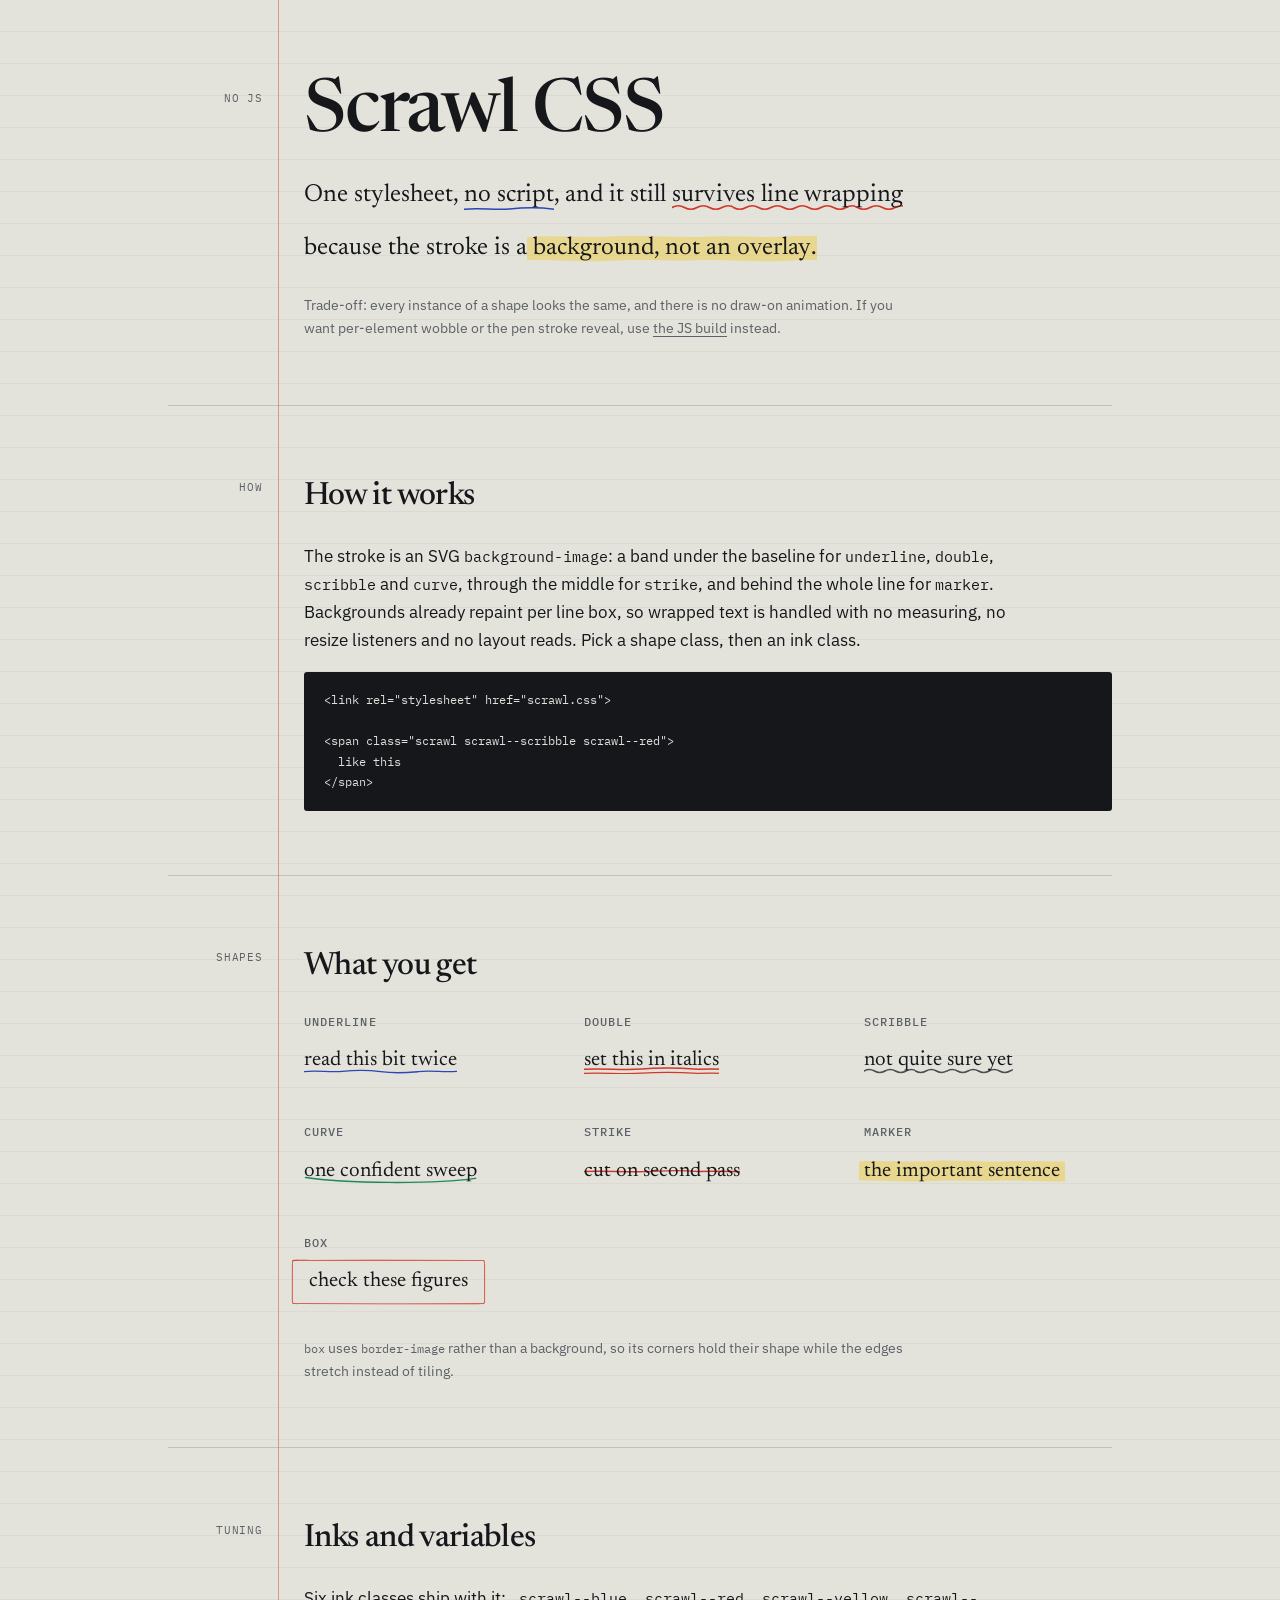
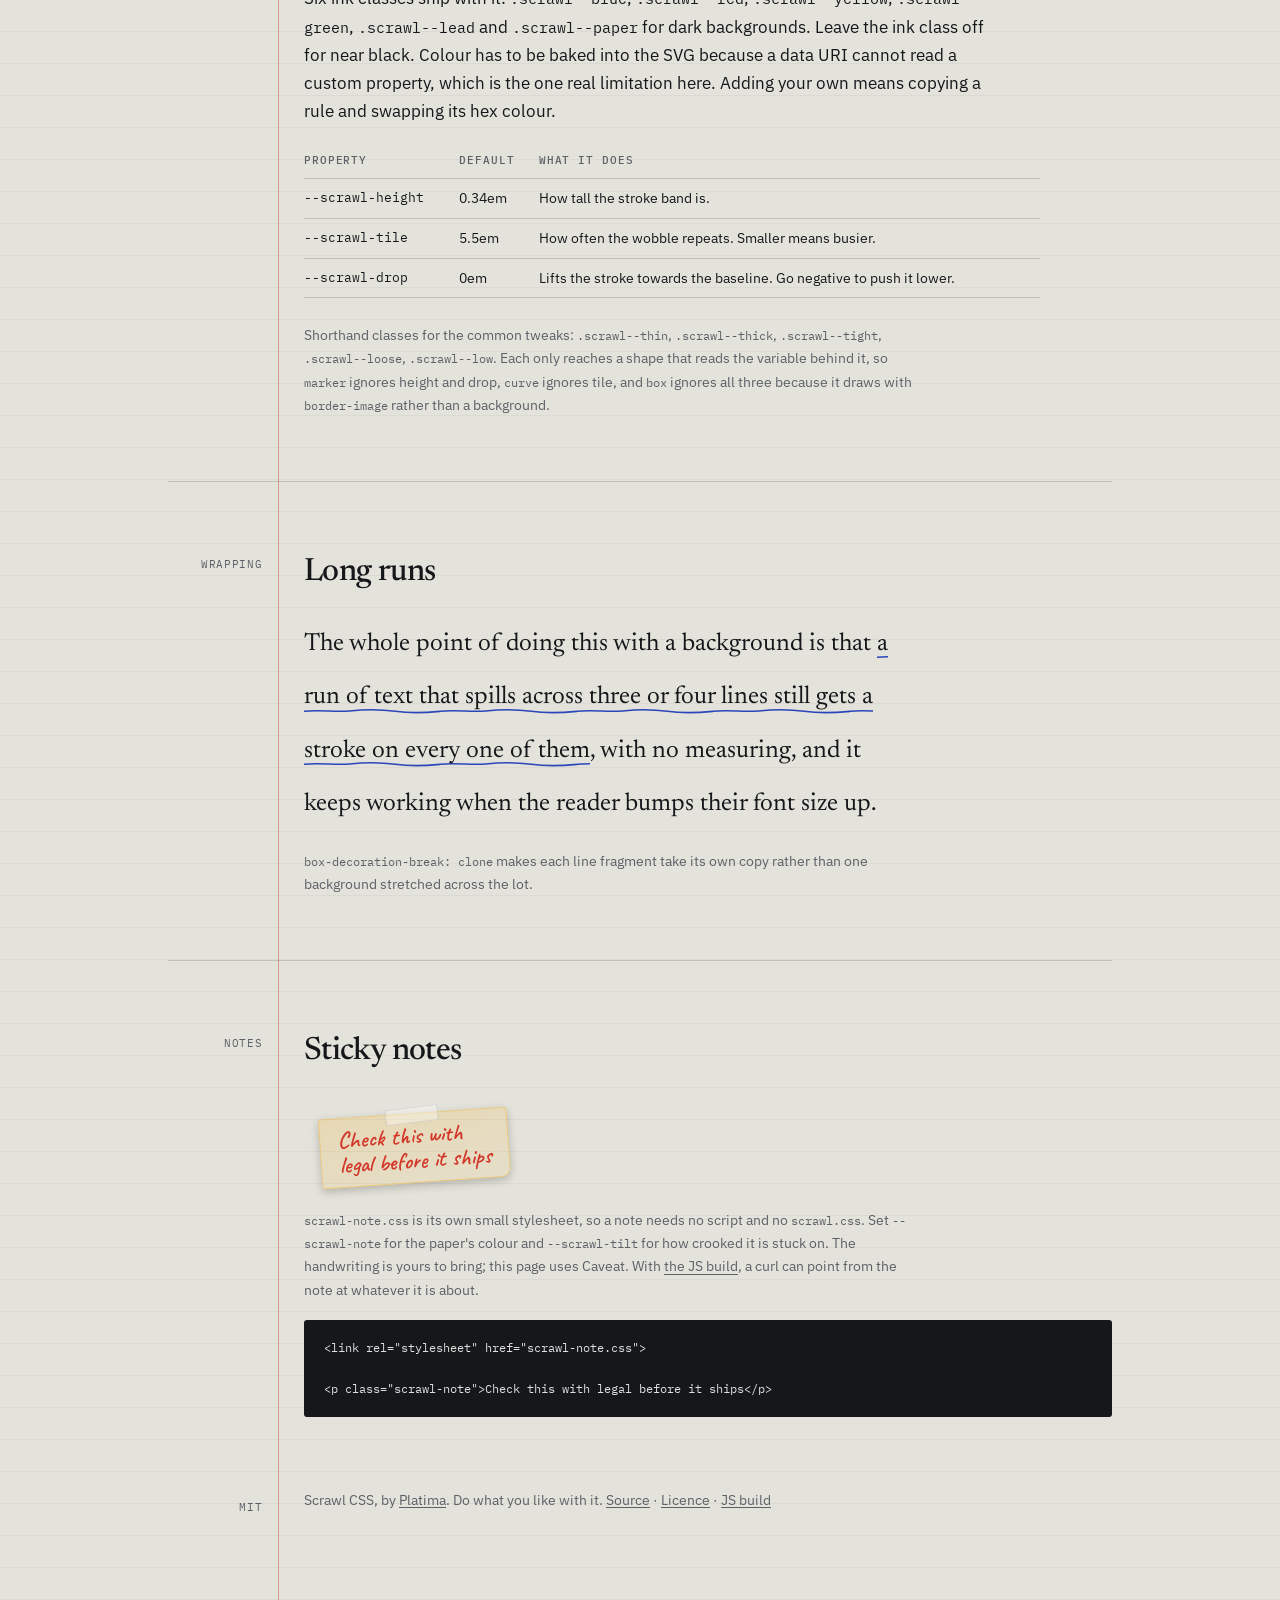
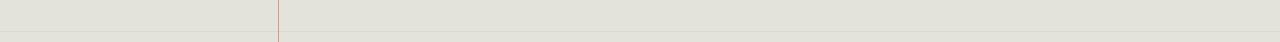
==== commit 04899b71: "Add arrows, curls and sticky notes, and Mike Cann's fixes - swoosh shape, SVGs trimmed to the ink th" ====
--- a/css-only.html
+++ b/css-only.html
@@ -3,20 +3,21 @@
 <head>
 <meta charset="utf-8">
 <meta name="viewport" content="width=device-width, initial-scale=1">
-<title>Scrawl CSS — hand drawn annotations with no JavaScript</title>
+<title>Scrawl CSS: hand drawn annotations with no JavaScript</title>
 <meta name="description" content="SVG background strokes that give you a hand drawn underline, scribble or highlighter with no script at all.">
 <link rel="canonical" href="https://platima.github.io/scrawl/css-only.html">
 <meta property="og:type" content="website">
 <meta property="og:url" content="https://platima.github.io/scrawl/css-only.html">
-<meta property="og:title" content="Scrawl CSS — hand drawn annotations with no JavaScript">
+<meta property="og:title" content="Scrawl CSS: hand drawn annotations with no JavaScript">
 <meta property="og:description" content="SVG background strokes that survive line wrapping with no measuring. One stylesheet, 2.7 KB gzipped.">
 <meta property="og:image" content="https://platima.github.io/scrawl/screenshots/shapes.png">
 <meta name="twitter:card" content="summary_large_image">
 <link rel="icon" href="data:image/svg+xml,<svg xmlns='http://www.w3.org/2000/svg' viewBox='0 0 32 32'><path d='M4 21 C10 17.5 15 24 21 19.5 S27 18 29 21' fill='none' stroke='%232a46b8' stroke-width='4' stroke-linecap='round'/></svg>">
 <link rel="preconnect" href="https://fonts.googleapis.com">
 <link rel="preconnect" href="https://fonts.gstatic.com" crossorigin>
-<link href="https://fonts.googleapis.com/css2?family=Newsreader:opsz,wght@6..72,400;6..72,500&family=IBM+Plex+Mono:wght@400;500&family=IBM+Plex+Sans:wght@400;500&display=swap" rel="stylesheet">
+<link href="https://fonts.googleapis.com/css2?family=Newsreader:opsz,wght@6..72,400;6..72,500&family=IBM+Plex+Mono:wght@400;500&family=IBM+Plex+Sans:wght@400;500&family=Caveat:wght@600&display=swap" rel="stylesheet">
 <link rel="stylesheet" href="scrawl.css">
+<link rel="stylesheet" href="scrawl-note.css">
 <style>
   :root {
     --paper: #e4e3db; --paper-deep: #d7d5ca; --ink: #15171b;
@@ -69,6 +70,7 @@
        color: var(--ink-soft); font-weight: 500; }
   td:first-child { font-family: var(--mono); font-size: .8rem; white-space: nowrap; }
   footer { padding-top: 4.5rem; font-size: .85rem; color: var(--ink-soft); }
+  .scrawl-note { font: 600 1.45rem/1.05 "Caveat", cursive; color: #d2372a; margin: 2.2rem 0 1.6rem 1rem; }
   :focus-visible { outline: 2px solid var(--margin-red); outline-offset: 2px; }
   @media (max-width: 60rem) {
     :root { --gutter: 0rem; }
@@ -177,6 +179,24 @@
     </p>
   </section>
 
+  <hr>
+
+  <section class="row">
+    <div class="mark">notes</div>
+    <h2>Sticky notes</h2>
+    <p class="scrawl-note">Check this with<br>legal before it ships</p>
+    <p class="fine">
+      <code>scrawl-note.css</code> is its own small stylesheet, so a note needs no script and no
+      <code>scrawl.css</code>. Set <code>--scrawl-note</code> for the paper's colour and
+      <code>--scrawl-tilt</code> for how crooked it is stuck on. The handwriting is yours to bring; this page
+      uses Caveat. With <a href="index.html#arrows">the JS build</a>, a curl can point from the note at
+      whatever it is about.
+    </p>
+<pre>&lt;link rel="stylesheet" href="scrawl-note.css"&gt;
+
+&lt;p class="scrawl-note"&gt;Check this with legal before it ships&lt;/p&gt;</pre>
+  </section>
+
   <footer class="row">
     <div class="mark">MIT</div>
     <p>
--- a/scrawl-note.css
+++ b/scrawl-note.css
@@ -0,0 +1,49 @@
+/*!
+ * Scrawl notes v0.1.0
+ * A sticky note with a strip of tape across the top, for a handwritten
+ * aside. Pairs with the curl in scrawl.js and works without it. No
+ * dependencies. MIT licence.
+ */
+
+/* The element is the paper, so an arrow pointed at it or from it measures
+   the note you can see rather than just the words on it. It shrinks to its
+   text, so position and width are left to you. */
+.scrawl-note {
+  --scrawl-note: #f3b01c;
+  --scrawl-tape: rgb(255 255 255 / 35%);
+  --scrawl-tilt: -4deg;
+  position: relative;
+  width: -moz-fit-content;
+  width: fit-content;
+  max-width: 100%;
+  margin: 0;
+  padding: .45em .75em .4em;
+  border: 1px solid color-mix(in srgb, var(--scrawl-note) 40%, transparent);
+  /* One corner rounder than the rest, where the paper has started to lift. */
+  border-radius: 3px 3px 9px 3px;
+  /* Translucent, so the same note reads as paper on a light page and on a
+     dark one. */
+  background: linear-gradient(170deg,
+    color-mix(in srgb, var(--scrawl-note) 20%, transparent),
+    color-mix(in srgb, var(--scrawl-note) 9%, transparent));
+  box-shadow: 0 3px 9px rgb(0 0 0 / 22%);
+  transform: rotate(var(--scrawl-tilt));
+}
+
+.scrawl-note::after {
+  content: "";
+  position: absolute;
+  left: 50%;
+  top: -.32em;
+  width: 2.2em;
+  height: .62em;
+  transform: translateX(-50%) rotate(-3deg);
+  background: var(--scrawl-tape);
+  /* The edge is what shows on a light page, where the strip itself is
+     barely lighter than the paper. */
+  border: 1px solid rgb(128 128 128 / 22%);
+  pointer-events: none;
+}
+
+/* Straight, for a note that has to line up with something. */
+.scrawl-note--level { --scrawl-tilt: 0deg; }
